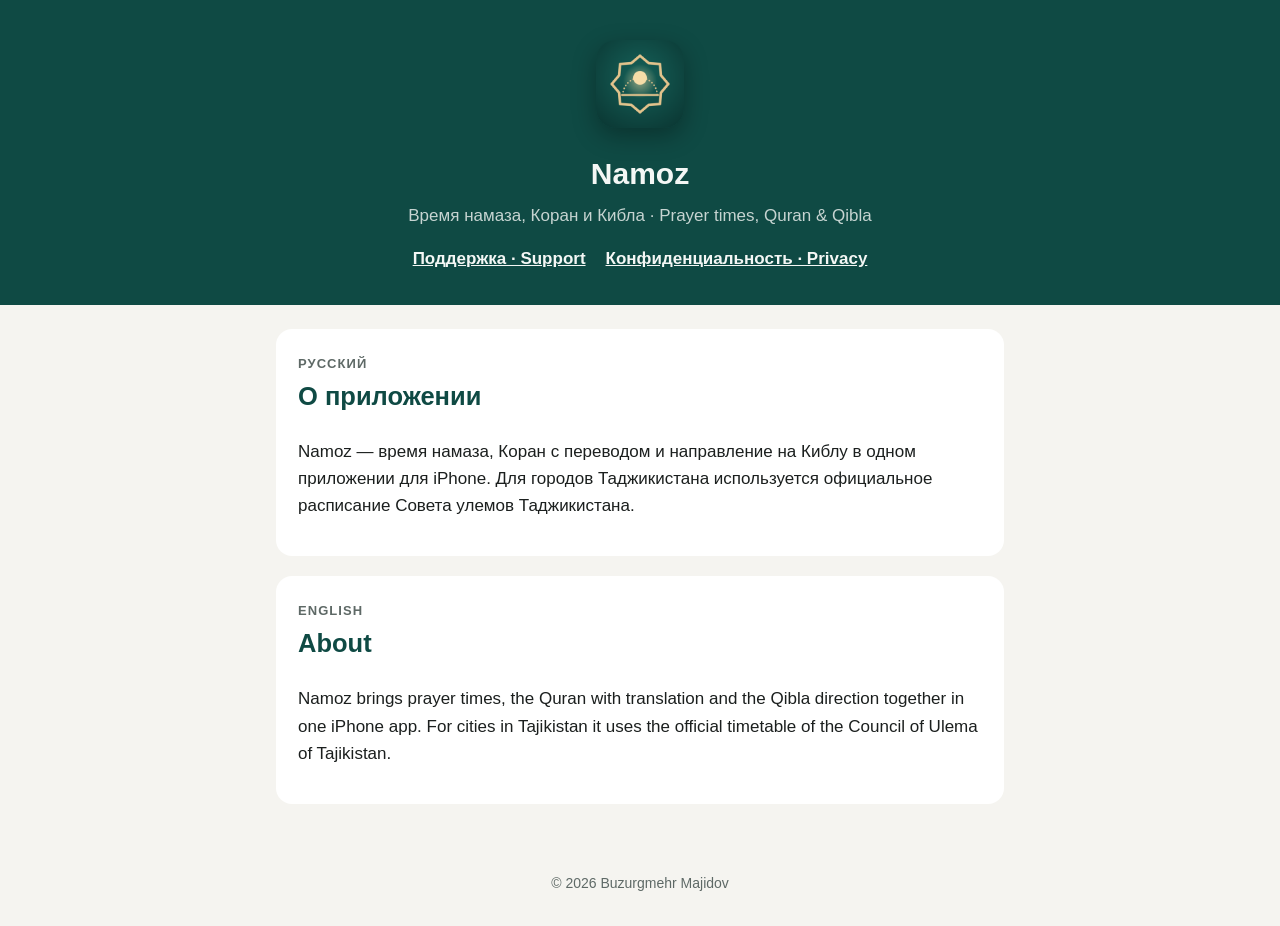
==== index.html @ 48a77deb "Support and privacy pages for Namoz Co-Authored-By: Claude Opus 5.5 <noreply@anthropic.com>" ====
<!doctype html><html lang="ru"><head><meta charset="utf-8"><meta name="viewport" content="width=device-width, initial-scale=1"><title>Namoz</title><link rel="stylesheet" href="style.css"></head><body><header><img src="icon.png" alt="Namoz"><h1>Namoz</h1><p>Время намаза, Коран и Кибла · Prayer times, Quran &amp; Qibla</p><nav><a href="support.html">Поддержка · Support</a><a href="privacy.html">Конфиденциальность · Privacy</a></nav></header><main>
<section><span class="lang">Русский</span><h2>О приложении</h2><p>Namoz — время намаза, Коран с переводом и направление на Киблу в одном приложении для iPhone. Для городов Таджикистана используется официальное расписание Совета улемов Таджикистана.</p></section>
<section><span class="lang">English</span><h2>About</h2><p>Namoz brings prayer times, the Quran with translation and the Qibla direction together in one iPhone app. For cities in Tajikistan it uses the official timetable of the Council of Ulema of Tajikistan.</p></section>
</main><footer>© 2026 Buzurgmehr Majidov</footer></body></html>
---- style.css ----
:root { --bg: #F5F4F0; --card: #FFFFFF; --ink: #1B1F1E; --muted: #5E6966; --accent: #0F4A44; --gold: #C9A46A; }
@media (prefers-color-scheme: dark) { :root { --bg: #0E1413; --card: #18201F; --ink: #ECEFEE; --muted: #A3ADAA; --accent: #7FC4B8; } }
* { box-sizing: border-box; }
body { margin: 0; background: var(--bg); color: var(--ink); font: 17px/1.6 -apple-system, BlinkMacSystemFont, "Segoe UI", Roboto, sans-serif; }
header { background: #0F4A44; color: #F4F7F5; padding: 40px 16px 32px; text-align: center; }
header img { width: 88px; height: 88px; border-radius: 20px; box-shadow: 0 8px 24px rgba(0,0,0,.3); }
header h1 { margin: 14px 0 4px; font-size: 30px; }
header p { margin: 0; opacity: .8; }
nav { text-align: center; margin: 16px 0 0; }
nav a { color: #F4F7F5; margin: 0 10px; font-weight: 600; }
main { max-width: 760px; margin: 0 auto; padding: 24px 16px 48px; }
section { background: var(--card); border-radius: 16px; padding: 20px 22px; margin-bottom: 20px; }
h2 { color: var(--accent); margin-top: 0; }
h3 { margin-bottom: 4px; }
a { color: var(--accent); }
.muted { color: var(--muted); font-size: 15px; }
.lang { display: inline-block; font-size: 13px; font-weight: 700; letter-spacing: .08em; color: var(--muted); text-transform: uppercase; }
ul { padding-left: 20px; }
footer { text-align: center; color: var(--muted); font-size: 14px; padding-bottom: 32px; }
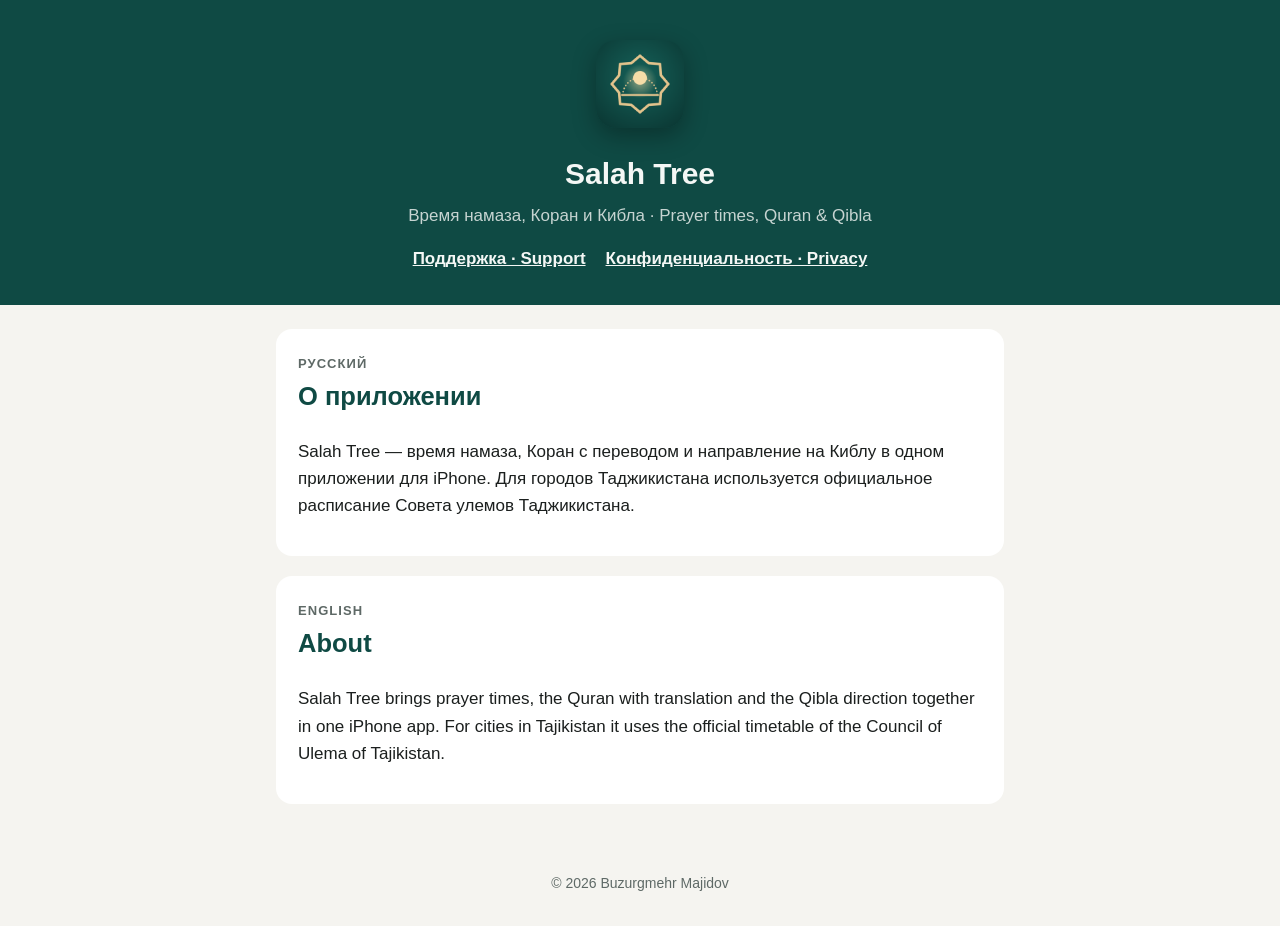
==== commit 6e138ff1: "Rename the site to Salah Tree Co-Authored-By: Claude Opus 5.5 <noreply@anthropic.com>" ====
--- a/index.html
+++ b/index.html
@@ -1,4 +1,4 @@
-<!doctype html><html lang="ru"><head><meta charset="utf-8"><meta name="viewport" content="width=device-width, initial-scale=1"><title>Namoz</title><link rel="stylesheet" href="style.css"></head><body><header><img src="icon.png" alt="Namoz"><h1>Namoz</h1><p>Время намаза, Коран и Кибла · Prayer times, Quran &amp; Qibla</p><nav><a href="support.html">Поддержка · Support</a><a href="privacy.html">Конфиденциальность · Privacy</a></nav></header><main>
-<section><span class="lang">Русский</span><h2>О приложении</h2><p>Namoz — время намаза, Коран с переводом и направление на Киблу в одном приложении для iPhone. Для городов Таджикистана используется официальное расписание Совета улемов Таджикистана.</p></section>
-<section><span class="lang">English</span><h2>About</h2><p>Namoz brings prayer times, the Quran with translation and the Qibla direction together in one iPhone app. For cities in Tajikistan it uses the official timetable of the Council of Ulema of Tajikistan.</p></section>
+<!doctype html><html lang="ru"><head><meta charset="utf-8"><meta name="viewport" content="width=device-width, initial-scale=1"><title>Salah Tree</title><link rel="stylesheet" href="style.css"></head><body><header><img src="icon.png" alt="Salah Tree"><h1>Salah Tree</h1><p>Время намаза, Коран и Кибла · Prayer times, Quran &amp; Qibla</p><nav><a href="support.html">Поддержка · Support</a><a href="privacy.html">Конфиденциальность · Privacy</a></nav></header><main>
+<section><span class="lang">Русский</span><h2>О приложении</h2><p>Salah Tree — время намаза, Коран с переводом и направление на Киблу в одном приложении для iPhone. Для городов Таджикистана используется официальное расписание Совета улемов Таджикистана.</p></section>
+<section><span class="lang">English</span><h2>About</h2><p>Salah Tree brings prayer times, the Quran with translation and the Qibla direction together in one iPhone app. For cities in Tajikistan it uses the official timetable of the Council of Ulema of Tajikistan.</p></section>
 </main><footer>© 2026 Buzurgmehr Majidov</footer></body></html>
